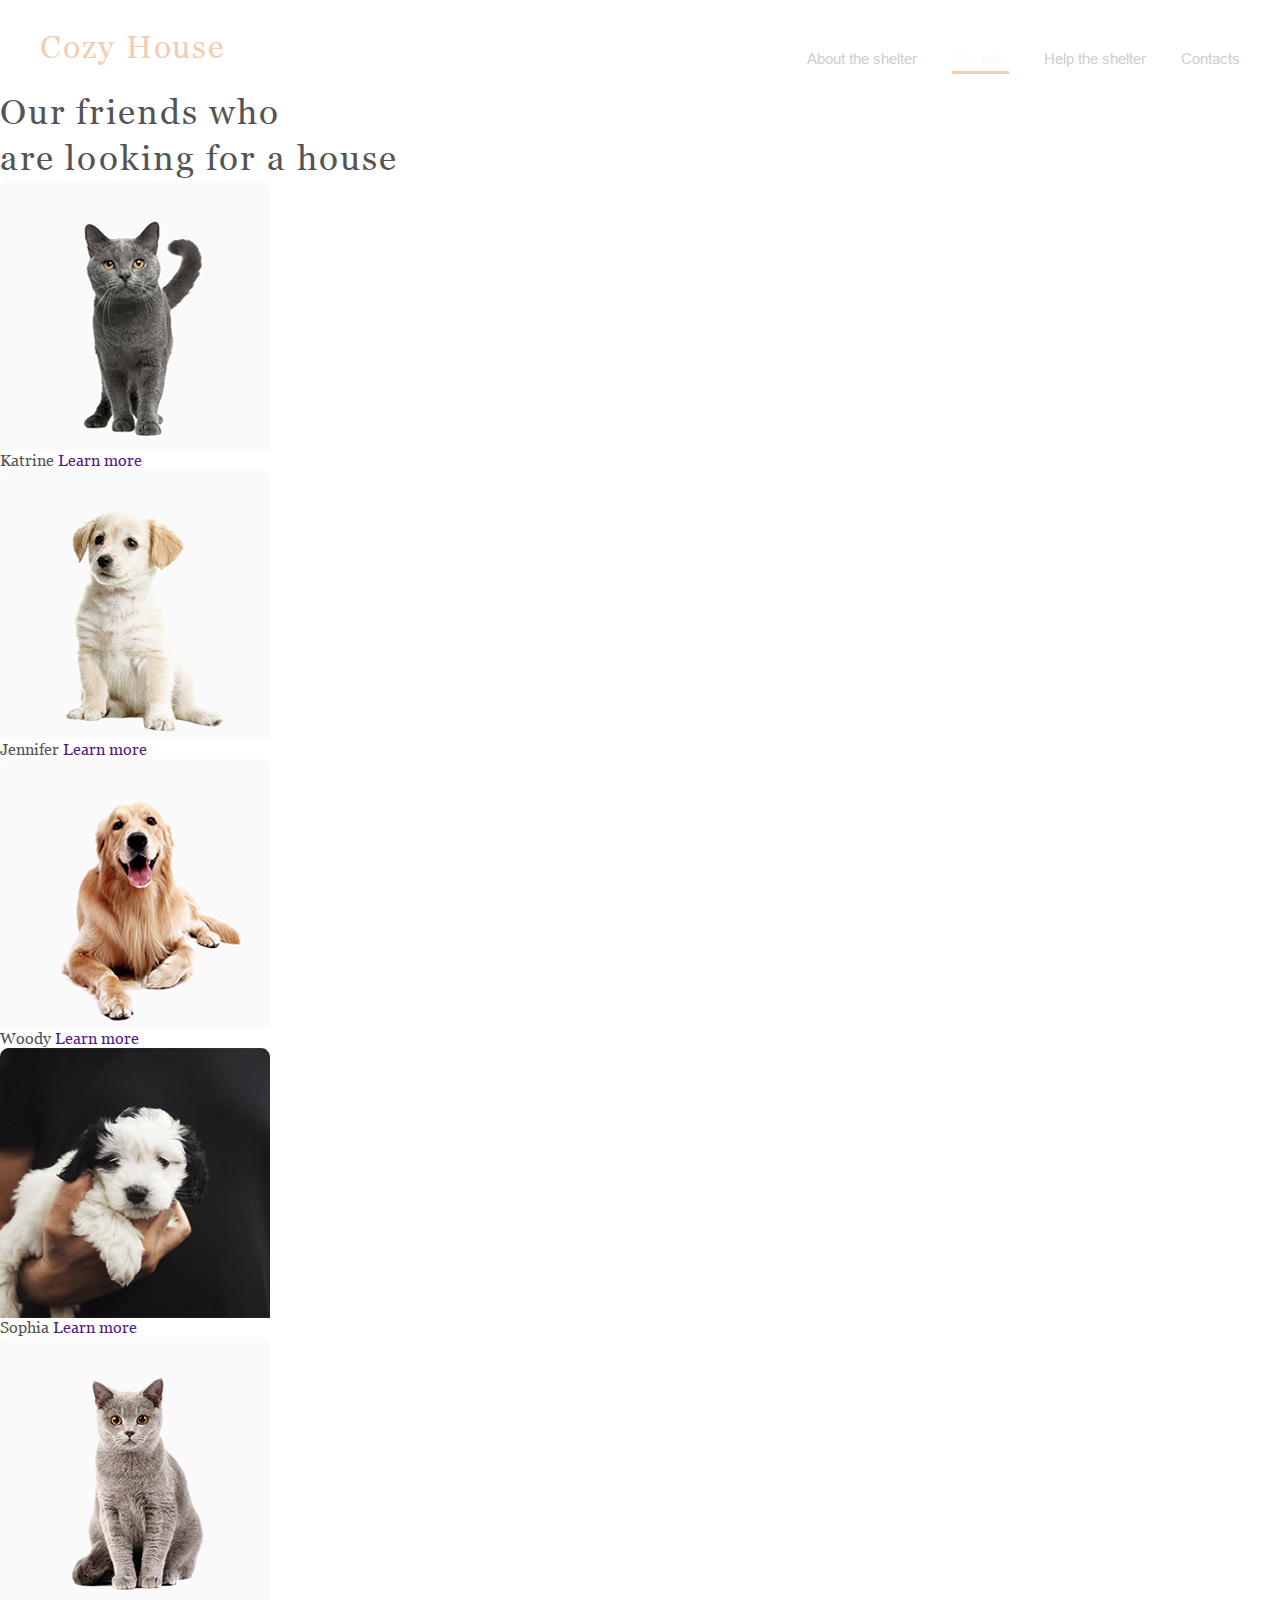
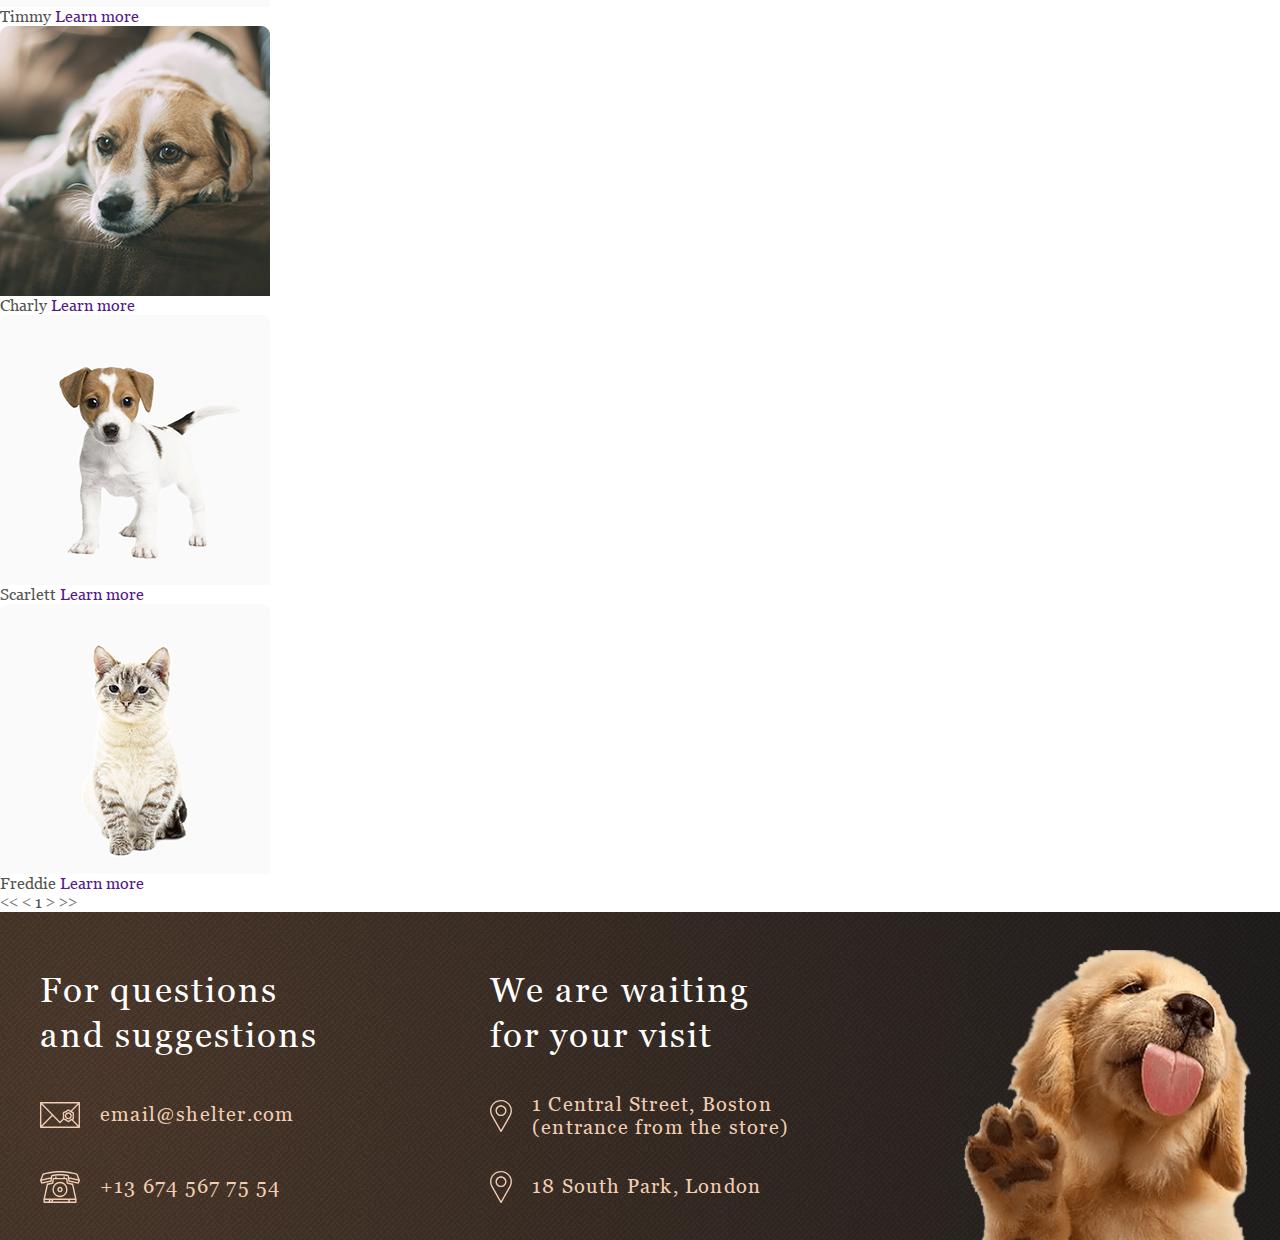
==== shelter/pets/pets.html @ cd61b737 "feat: change layout for pets.html" ====
<!DOCTYPE html>
<html lang="en">

<head>
	<meta charset="UTF-8">
	<meta http-equiv="X-UA-Compatible" content="IE=edge">
	<meta name="viewport" content="width=device-width, initial-scale=1.0">
	<link rel="icon" href="../assets/images/favicon.png">
	<link rel="stylesheet" href="../assets/scss/main/main.css">
	<title>Cozy House</title>
</head>

<body id="pets">
	<header class="header">
		<div class="header__container _container">
			<div class="logo">
				<a href="../main/index.html" class="logo__link">
					<h1 class="logo__title">Cozy House</h1>
					<span class="logo__subtitle">Shelter for pets in Boston</span>
				</a>
			</div>
			<nav class="nav">
				<ul class="nav__menu nav-menu">
					<li class="nav-menu__item">
						<a href="../main/index.html" class="paragraph-l nav-menu__link">About the shelter</a>
					</li>
					<li class="nav-menu__item">
						<a href="../pets/pets.html" class="paragraph-l nav-menu__link nav-menu__link_active">Our pets</a>
					</li>
					<li class="nav-menu__item">
						<a href="../main/index.html#help" class="paragraph-l nav-menu__link">Help the shelter</a>
					</li>
					<li class="nav-menu__item">
						<a href="#footer" class="paragraph-l nav-menu__link">Contacts</a>
					</li>
				</ul>
			</nav>
		</div>
	</header>
	<main class="main">
		<section class="catalog">
			<div class="catalog__container container">
				<h3 class="catalog__title">Our friends who<br>are looking for a house</h3>
				<div class="catalog__items">
					<div class="catalog__item">
						<div class="catalog__item-img">
							<img src="../assets/images/pets-katrine.png" alt="Katrine cat">
						</div>
						<span class="catalog__pet-name">Katrine</span>
						<a href="" class="catalog__btn-learn-more">Learn more</a>
					</div>
					<div class="catalog__item">
						<div class="catalog__item-img">
							<img src="../assets/images/pets-jennifer.png" alt="Jennifer dog">
						</div>
						<span class="catalog__pet-name">Jennifer</span>
						<a href="" class="catalog__btn-learn-more">Learn more</a>
					</div>
					<div class="catalog__item">
						<div class="catalog__item-img">
							<img src="../assets/images/pets-woody.png" alt="Woody dog">
						</div>
						<span class="catalog__pet-name">Woody</span>
						<a href="" class="catalog__btn-learn-more">Learn more</a>
					</div>
					<div class="catalog__item">
						<div class="catalog__item-img">
							<img src="../assets/images/pets-sophia.png" alt="Sophia dog">
						</div>
						<span class="catalog__pet-name">Sophia</span>
						<a href="" class="catalog__btn-learn-more">Learn more</a>
					</div>
					<div class="catalog__item">
						<div class="catalog__item-img">
							<img src="../assets/images/pets-timmy.png" alt="Timmy cat">
						</div>
						<span class="catalog__pet-name">Timmy</span>
						<a href="" class="catalog__btn-learn-more">Learn more</a>
					</div>
					<div class="catalog__item">
						<div class="catalog__item-img">
							<img src="../assets/images/pets-charly.png" alt="Charly dog">
						</div>
						<span class="catalog__pet-name">Charly</span>
						<a href="" class="catalog__btn-learn-more">Learn more</a>
					</div>
					<div class="catalog__item">
						<div class="catalog__item-img">
							<img src="../assets/images/pets-scarlet.png" alt="Scarlett dog">
						</div>
						<span class="catalog__pet-name">Scarlett</span>
						<a href="" class="catalog__btn-learn-more">Learn more</a>
					</div>
					<div class="catalog__item">
						<div class="catalog__item-img">
							<img src="../assets/images/pets-freddie.png" alt="Freddie cat">
						</div>
						<span class="catalog__pet-name">Freddie</span>
						<a href="" class="catalog__btn-learn-more">Learn more</a>
					</div>
				</div>
				<div class="catalog__buttons">
					<span class="catalog__button catalog__button_first catalog__button_disabled">&#706;&#706;</span>
					<span class="catalog__button catalog__button_prev catalog__button_disabled">&#706;</span>
					<span class="catalog__button catalog__button_page catalog__button_active-page">1</span>
					<span class="catalog__button catalog__button_next">&#707;</span>
					<span class="catalog__button catalog__button_last">&#707;&#707;</span>
				</div>
			</div>
		</section>
	</main>
	<footer class="footer" id="footer">
		<div class="footer-container _container">
			<div class="footer__contacts contacts">
				<h3 class="contacts__title">For questions and suggestions</h3>
				<div class="contacts__email">
					<a href="mailto:email@shelter.com" class="contacts__email-link">
						<img src="../assets/icons/icon-email.svg" alt="Email">
						<h4 class="contacts__email-name">email@shelter.com</h4>
					</a>
				</div>
				<div class="contacts__phone">
					<a href="tel:+136745677554" class="contacts__phone-link">
						<img src="../assets/icons/icon-phone.svg" alt="Phone">
						<h4 class="contacts__phone-number">+13 674 567 75 54</h4>
					</a>
				</div>
			</div>
			<div class="footer__location location">
				<h3 class="location__title">We are waiting for your visit</h3>
				<div class="location__item">
					<a href="https://www.google.com/maps/place/1+Central+St,+Boston,+MA+02109,+%D0%A1%D0%A8%D0%90/@42.3585519,-71.056915,17z/data=!3m1!4b1!4m5!3m4!1s0x89e370868bc2ce7b:0x82fa7db94f5fea9e!8m2!3d42.3585519!4d-71.0547263" class="location__item-link">
						<img src="../assets/icons/icon-marker.svg" alt="Marker">
						<h4 class="location__name">1 Central Street, Boston (entrance from the store)</h4>
					</a>
				</div>
				<div class="location__item">
					<a href="https://www.google.com/maps/place/South+Park+Court,+18+S+Park+Rd,+London+SW19+8TD,+%D0%92%D0%B5%D0%BB%D0%B8%D0%BA%D0%BE%D0%B1%D1%80%D0%B8%D1%82%D0%B0%D0%BD%D0%B8%D1%8F/@51.4202191,-0.2046367,17z/data=!3m1!4b1!4m6!3m5!1s0x487608baa7401b31:0x873a95ca58e122b2!8m2!3d51.4202192!4d-0.200152!16s%2Fg%2F11c1z48z8w" class="location__item-link">
						<img src="../assets/icons/icon-marker.svg" alt="Marker">
						<h4 class="location__name">18 South Park, London</h4>
					</a>
				</div>
			</div>
			<div class="footer__puppy-img">
				<img src="../assets/images/footer-puppy.png" alt="Puppy">
			</div>
		</div>
	</footer>
</body>

</html>
---- shelter/assets/scss/main/main.css ----
@font-face {
  font-family: Arial;
  src: url(../../fonts/Arial.woff2), url(../../fonts/Arial.woff);
  font-style: normal;
  font-weight: 400;
}
@font-face {
  font-family: Arial;
  src: url(../../fonts/Arial-Italic.woff2), url(../../fonts/Arial-Italic.woff);
  font-style: italic;
  font-weight: 400;
}
@font-face {
  font-family: Georgia;
  src: url(../../fonts/Georgia.woff2), url(../../fonts/Georgia.woff);
  font-style: normal;
  font-weight: 400;
}
@font-face {
  font-family: Georgia;
  src: url(../../fonts/Georgia-Bold.woff2), url(../../fonts/Georgia-Bold.woff);
  font-style: normal;
  font-weight: 700;
}
@font-face {
  font-family: Georgia;
  src: url(../../fonts/Georgia-Italic.woff2), url(../../fonts/Georgia-Italic.woff);
  font-style: italic;
  font-weight: 400;
}
*,
*::before,
*::after {
  margin: 0;
  border: 0;
  padding: 0;
  box-sizing: border-box;
}

html, body {
  height: 100%;
}

html {
  scroll-behavior: smooth;
}

ol,
ul,
li {
  list-style-type: none;
}

a {
  text-decoration: none;
}

img {
  vertical-align: top;
}

body {
  font-family: Georgia, serif;
  font-weight: 400;
  font-size: 1rem;
  letter-spacing: normal;
  line-height: normal;
  font-style: normal;
  background: #FFFFFF;
  color: #545454;
}

._container {
  margin: auto;
  overflow: hidden;
  max-width: 1200px;
  padding: 0 40px;
  box-sizing: content-box;
}

h2 {
  font-family: Georgia, serif;
  font-weight: 400;
  font-size: 2.75rem;
  letter-spacing: normal;
  line-height: 130%;
  font-style: normal;
}

h3 {
  font-family: Georgia, serif;
  font-weight: 400;
  font-size: 2.1875rem;
  letter-spacing: 2.1px;
  line-height: 130%;
  font-style: normal;
}

.h3-mobile {
  font-family: Georgia, serif;
  font-weight: 400;
  font-size: 1.5625rem;
  letter-spacing: 1.5px;
  line-height: 130%;
  font-style: normal;
}

h4 {
  font-family: Georgia, serif;
  font-weight: 400;
  font-size: 1.25rem;
  letter-spacing: 1.2px;
  line-height: 115%;
  font-style: normal;
}

h5 {
  font-family: Georgia, serif;
  font-weight: 400;
  font-size: 0.9375rem;
  letter-spacing: 0.9px;
  line-height: 110%;
  font-style: normal;
}

.h5-modal-window {
  font-family: Georgia, serif;
  font-weight: 700;
  font-size: 0.9375rem;
  letter-spacing: 0.9px;
  line-height: 110%;
  font-style: normal;
}

.paragraph-l {
  font-family: Arial, sans-serif;
  font-weight: 400;
  font-size: 0.9375rem;
  letter-spacing: normal;
  line-height: 160%;
  font-style: normal;
}

.paragraph-s {
  font-family: Arial, sans-serif;
  font-weight: 400;
  font-size: 0.75rem;
  letter-spacing: normal;
  line-height: 150%;
  font-style: italic;
}

.paragraph-mobile-menu {
  font-family: Arial, sans-serif;
  font-weight: 400;
  font-size: 2rem;
  letter-spacing: normal;
  line-height: 160%;
  font-style: normal;
}

.logo__title {
  font-family: Georgia, serif;
  font-weight: 400;
  font-size: 2rem;
  letter-spacing: 1.92px;
  line-height: 110%;
  font-style: normal;
}

.logo__subtitle {
  font-family: Arial, sans-serif;
  font-weight: 400;
  font-size: 0.8125rem;
  letter-spacing: 1.3px;
  line-height: normal;
  font-style: normal;
}

.header {
  position: relative;
}

.header_absolute {
  position: absolute;
  width: 100%;
  left: 0;
  top: 0;
  z-index: 20;
}

.header__container {
  display: flex;
  align-items: center;
  justify-content: space-between;
  padding-top: 30px;
}

.logo {
  display: flex;
  flex-direction: column;
}

.logo__link > *:first-child {
  margin: 0 0 10px 0;
}

.logo__title {
  color: #F1CDB3;
}

.logo__subtitle {
  display: block;
  text-align: center;
  color: #FFFFFF;
}

.nav-menu {
  display: flex;
}

.nav-menu > *:not(:last-child) {
  margin: 0 35px 0 0;
}

.nav-menu__link {
  display: block;
  color: #CDCDCD;
  transition: color 0.5s ease-in-out;
}

.nav-menu__link:not(.nav-menu__link_active):hover {
  color: #FAFAFA;
}

.nav-menu__link_active {
  color: #FAFAFA;
  border-bottom: 3px solid #F1CDB3;
}

.not-only {
  position: relative;
  background: url(../../../assets/images/background-noise.png), radial-gradient(100% 215.42% at 0% 0%, #5B483A 0%, #262425 100%);
}

.not-only__container {
  padding-top: 180px;
  display: flex;
}

.not-only__body {
  padding: 163px 0 243px 0;
  max-width: 460px;
}

.not-only__body > *:not(:last-child) {
  margin: 0 0 42px 0;
}

.not-only__title {
  color: #FFFFFF;
  max-width: 410px;
}

.not-only__subtitle {
  color: #CDCDCD;
}

.not-only__make-friend {
  display: flex;
  justify-content: flex-start;
}

.not-only__btn-make-friend {
  display: flex;
  align-items: center;
  justify-content: center;
  color: #292929;
  padding: 15px 45px;
  border-radius: 100px;
  font-family: Georgia, serif;
  font-weight: 400;
  font-size: 1.0625rem;
  letter-spacing: 1.02px;
  line-height: 130%;
  font-style: normal;
  cursor: pointer;
  background-color: #F1CDB3;
  transition: background 0.5s ease-in-out;
}

.not-only__btn-make-friend:hover {
  background: #FFFFFF;
}

.not-only__puppy-img {
  position: relative;
  right: -42px;
  bottom: -1px;
}

.about__container {
  padding-top: 80px;
  padding-bottom: 100px;
  display: flex;
}

.about__container > * {
  flex: 0 1 50%;
}

.about__image {
  display: flex;
  align-items: flex-start;
  justify-content: center;
  padding: 0 0 0 60px;
}

.about__body {
  padding: 14px 0 0 4px;
  max-width: 430px;
}

.about__body > *:not(:last-child) {
  margin: 0 0 25px 0;
}

.about__title {
  color: #545454;
  max-width: 370px;
}

.about__subtitle {
  color: #4C4C4C;
}

.pets {
  background: #F6F6F6;
}

.pets__container {
  padding-top: 80px;
  padding-bottom: 100px;
}

.pets__container > *:not(:last-child) {
  margin: 0 0 60px 0;
}

.pets .pets__title {
  text-align: center;
  max-width: 400px;
  margin-left: auto;
  margin-right: auto;
  transform: translateX(10px);
}

.pets-slider {
  display: flex;
  justify-content: space-around;
  align-items: center;
  padding: 0 43px 0 61px;
  position: relative;
}

.pest__slider-arrow-prev, .pest__slider-arrow-next {
  position: absolute;
}

.pest__slider-arrow-prev {
  left: 0;
}

.pest__slider-arrow-next {
  right: 0;
}

.pets-slider__item {
  background-color: #FAFAFA;
  display: flex;
  align-items: center;
  justify-content: center;
  flex-direction: column;
  min-height: 435px;
  transition: box-shadow 0.5s ease-in-out;
}

.pets-slider__item:hover {
  box-shadow: 0px 2px 35px 14px rgba(13, 13, 13, 0.04);
}

.pets-slider__item:hover .pet-slider__btn-learn-more {
  border-color: #FDDCC4;
  background: #FDDCC4;
}

.pets-slider__item > * {
  margin: 0 0 30px 0;
}

.pet-slider__pet-name {
  color: #545454;
  font-size: 1.25rem;
  letter-spacing: 1.2px;
}

.pet-slider__btn-learn-more {
  display: flex;
  align-items: center;
  justify-content: center;
  color: #292929;
  padding: 15px 45px;
  border-radius: 100px;
  font-family: Georgia, serif;
  font-weight: 400;
  font-size: 1.0625rem;
  letter-spacing: 1.02px;
  line-height: 130%;
  font-style: normal;
  cursor: pointer;
  border: 2px solid #F1CDB3;
  max-height: 52px;
  transition: all 0.5s ease-in-out;
}

.pets__rest {
  display: flex;
  align-items: center;
  justify-content: center;
  padding: 0 0 0 20px;
}

.pets__btn-rest {
  display: flex;
  align-items: center;
  justify-content: center;
  color: #292929;
  padding: 15px 45px;
  border-radius: 100px;
  font-family: Georgia, serif;
  font-weight: 400;
  font-size: 1.0625rem;
  letter-spacing: 1.02px;
  line-height: 130%;
  font-style: normal;
  cursor: pointer;
  background-color: #F1CDB3;
  transition: opacity 0.5s ease-in-out;
}

.pets__btn-rest:hover {
  opacity: 0.5;
}

.help__container {
  padding-top: 80px;
  padding-bottom: 100px;
  padding-top: 77px;
}

.help__title {
  text-align: center;
  margin: 0 0 60px 0;
  padding: 0 0 0 18px;
}

.help__body {
  display: flex;
  justify-content: center;
  flex-wrap: wrap;
  -moz-column-gap: 120px;
       column-gap: 120px;
  row-gap: 55px;
  padding: 0 0 0 18px;
}

.help__item {
  display: flex;
  align-items: center;
  justify-content: center;
  flex-direction: column;
}

.help-item__img {
  width: 60px;
  margin: 0 0 30px 0;
}

.help-item__title {
  text-align: center;
}

.donation {
  background-color: #F6F6F6;
}

.donation-container {
  padding-top: 80px;
  padding-bottom: 100px;
}

.donation__row {
  padding: 0 142px 0 143px;
  display: flex;
  align-items: center;
  justify-content: center;
}

.donation__body {
  display: flex;
  flex-direction: column;
  align-items: flex-start;
  padding: 0 0 0 30px;
}

.donation__body > *:not(:last-child) {
  margin: 0 0 20px 0;
}

.donation__title {
  color: #545454;
}

.bank-name {
  color: #545454;
}

.credit-card {
  display: flex;
  background-color: #F1CDB3;
  padding: 10px 15px;
  border-radius: 9px;
}

.credit-card__link-number {
  transition: opacity 0.5s ease-in-out;
}

.credit-card__link-number:hover {
  opacity: 0.5;
}

.credit-card__number {
  color: #545454;
  padding: 0 0 0 15px;
}

.donation__info {
  color: #B2B2B2;
}

.footer {
  position: relative;
  background: url(../../../assets/images/background-noise.png), radial-gradient(110.67% 538.64% at 5.73% 50%, #513D2F 0%, #1A1A1C 100%);
}

.footer-container {
  padding-top: 18px;
  display: flex;
  justify-content: space-between;
  align-items: center;
}

.footer__contacts,
.footer__location {
  max-width: 300px;
  display: flex;
  flex-direction: column;
  align-items: flex-start;
}

.contacts__title ~ *,
.location__title ~ * {
  color: #F1CDB3;
}

.contacts > *:not(:last-child) {
  margin: 0 0 40px 0;
}

.contacts__title,
.location__title {
  color: #FFFFFF;
}

.contacts__email-link,
.contacts__phone-link,
.location__item-link {
  display: flex;
  justify-content: flex-start;
  align-items: center;
  color: #F1CDB3;
  transition: opacity 0.5s ease-in-out;
}

.contacts__email-link:hover,
.contacts__phone-link:hover,
.location__item-link:hover {
  opacity: 0.5;
}

.contacts__email-name,
.contacts__phone-number,
.location__name {
  padding: 0 0 0 20px;
}

.location__title {
  margin: 0 0 34px 0;
}

.location__item:not(:last-child) {
  margin: 0 0 32px 0;
}

.footer__puppy-img {
  position: relative;
  right: -20px;
  bottom: -20px;
}/*# sourceMappingURL=main.css.map */
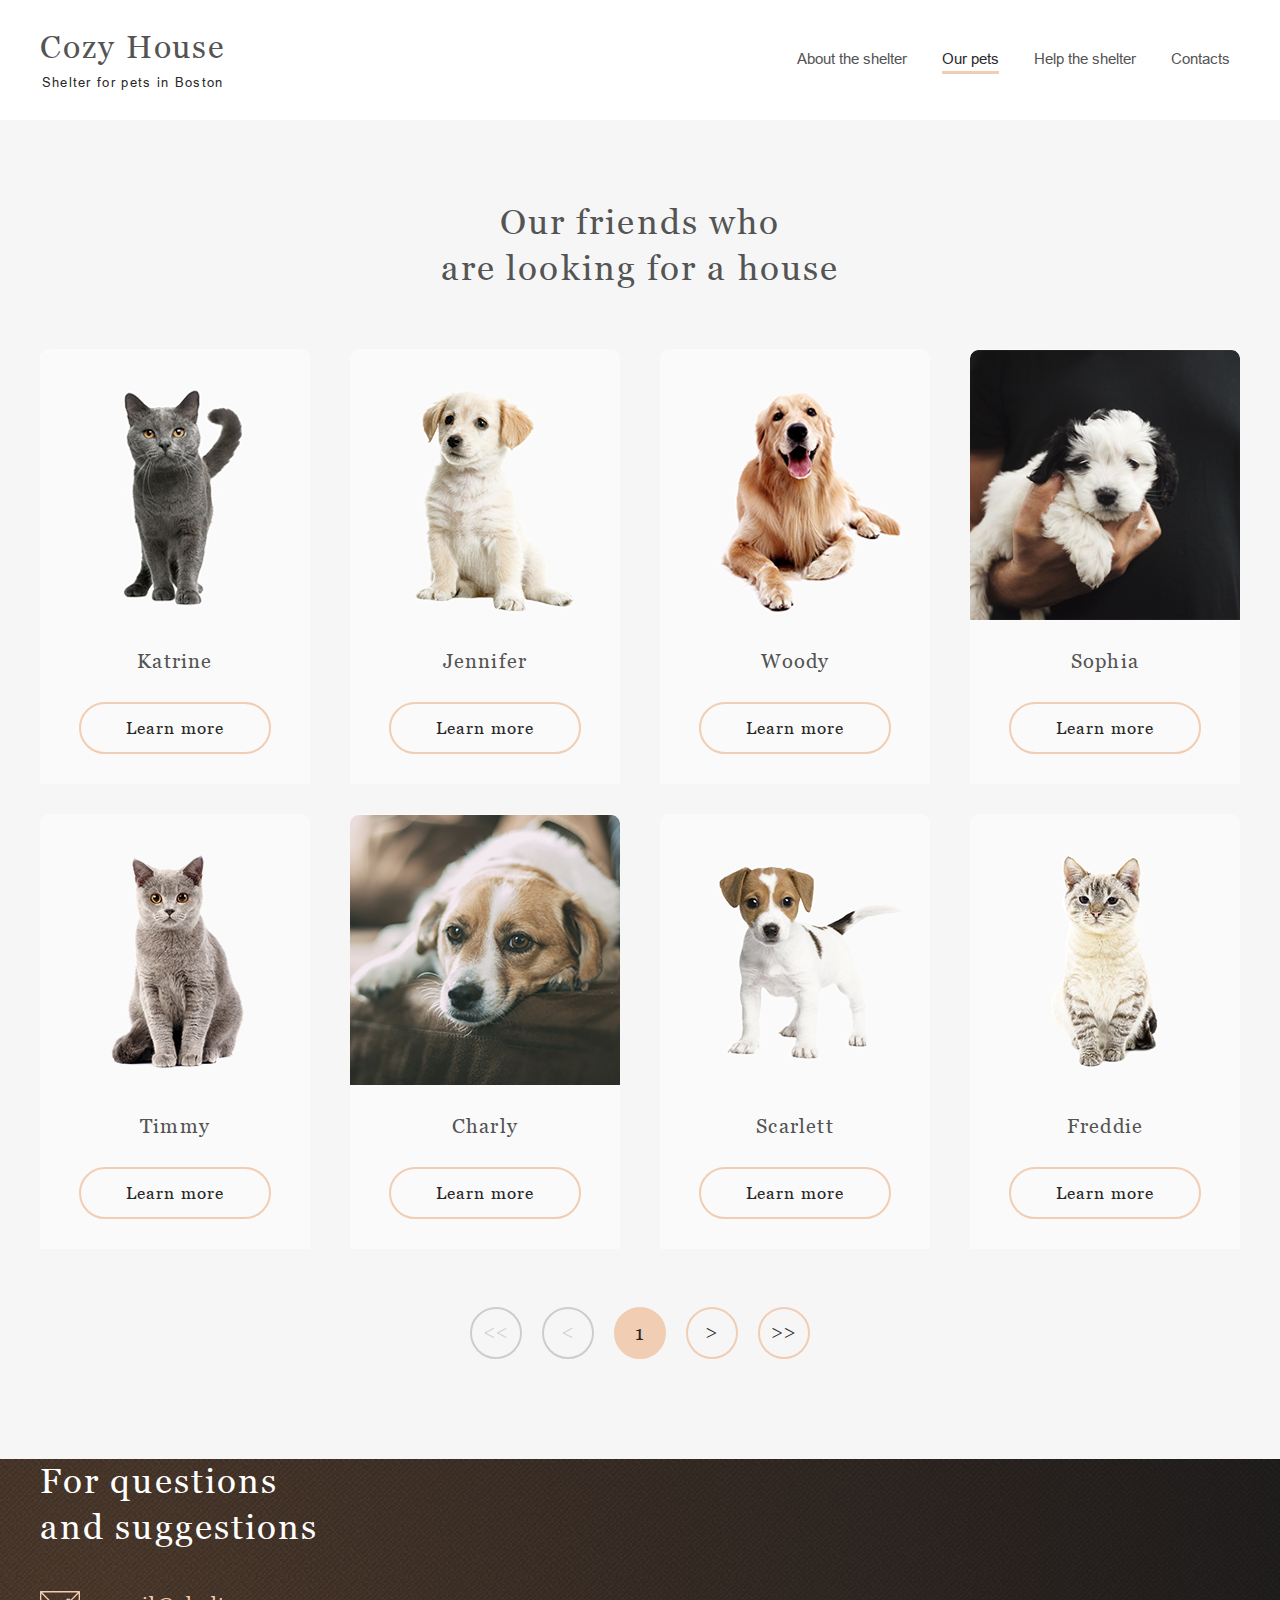
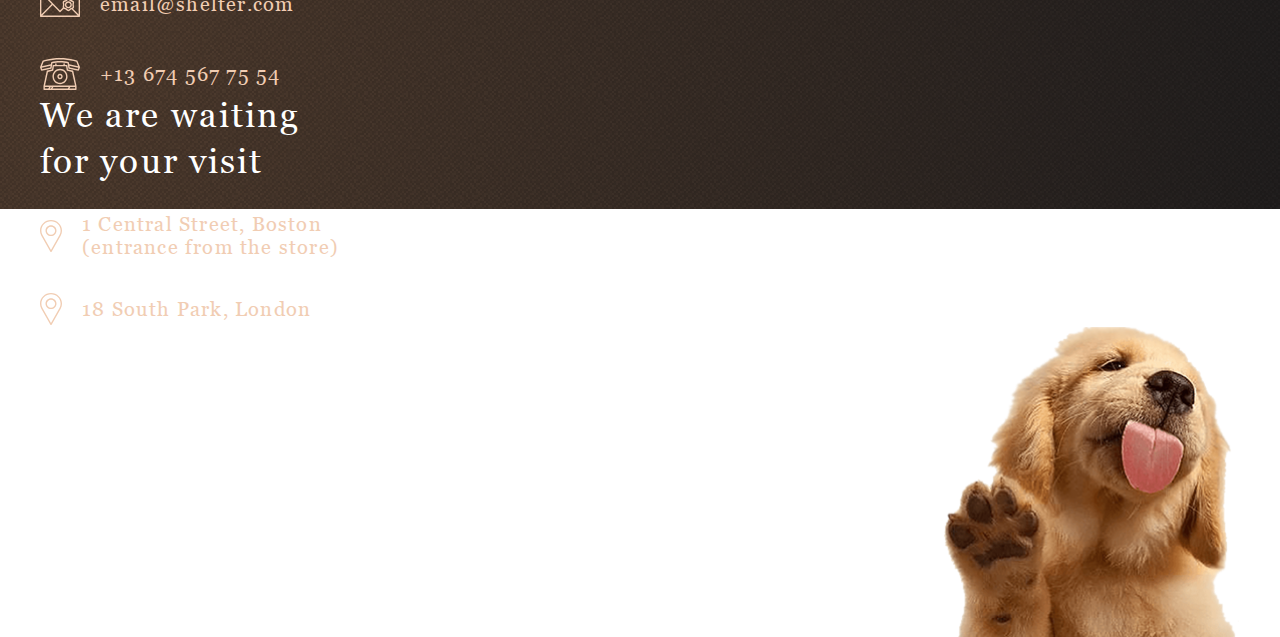
==== commit 8433268d: "feat: add burger menu on pets page" ====
--- a/shelter/pets/pets.html
+++ b/shelter/pets/pets.html
@@ -34,12 +34,15 @@
 						<a href="#footer" class="paragraph-l nav-menu__link">Contacts</a>
 					</li>
 				</ul>
+				<ul class="nav__burger-menu nav-burger-menu">
+					<span class="nav-burger-menu__line"></span>
+				</ul>
 			</nav>
 		</div>
 	</header>
 	<main class="main">
 		<section class="catalog">
-			<div class="catalog__container container">
+			<div class="catalog__container _container">
 				<h3 class="catalog__title">Our friends who<br>are looking for a house</h3>
 				<div class="catalog__items">
 					<div class="catalog__item">
@@ -110,8 +113,8 @@
 		</section>
 	</main>
 	<footer class="footer" id="footer">
-		<div class="footer-container _container">
-			<div class="footer__contacts contacts">
+		<div class="footer__container _container">
+			<div class="footer__column footer__contacts contacts">
 				<h3 class="contacts__title">For questions and suggestions</h3>
 				<div class="contacts__email">
 					<a href="mailto:email@shelter.com" class="contacts__email-link">
@@ -126,22 +129,24 @@
 					</a>
 				</div>
 			</div>
-			<div class="footer__location location">
+			<div class="footer__column footer__location location">
 				<h3 class="location__title">We are waiting for your visit</h3>
 				<div class="location__item">
-					<a href="https://www.google.com/maps/place/1+Central+St,+Boston,+MA+02109,+%D0%A1%D0%A8%D0%90/@42.3585519,-71.056915,17z/data=!3m1!4b1!4m5!3m4!1s0x89e370868bc2ce7b:0x82fa7db94f5fea9e!8m2!3d42.3585519!4d-71.0547263" class="location__item-link">
+					<a href="https://www.google.com/maps/place/1+Central+St,+Boston,+MA+02109,+%D0%A1%D0%A8%D0%90/@42.3585519,-71.056915,17z/data=!3m1!4b1!4m5!3m4!1s0x89e370868bc2ce7b:0x82fa7db94f5fea9e!8m2!3d42.3585519!4d-71.0547263"
+						class="location__item-link">
 						<img src="../assets/icons/icon-marker.svg" alt="Marker">
 						<h4 class="location__name">1 Central Street, Boston (entrance from the store)</h4>
 					</a>
 				</div>
 				<div class="location__item">
-					<a href="https://www.google.com/maps/place/South+Park+Court,+18+S+Park+Rd,+London+SW19+8TD,+%D0%92%D0%B5%D0%BB%D0%B8%D0%BA%D0%BE%D0%B1%D1%80%D0%B8%D1%82%D0%B0%D0%BD%D0%B8%D1%8F/@51.4202191,-0.2046367,17z/data=!3m1!4b1!4m6!3m5!1s0x487608baa7401b31:0x873a95ca58e122b2!8m2!3d51.4202192!4d-0.200152!16s%2Fg%2F11c1z48z8w" class="location__item-link">
+					<a href="https://www.google.com/maps/place/South+Park+Court,+18+S+Park+Rd,+London+SW19+8TD,+%D0%92%D0%B5%D0%BB%D0%B8%D0%BA%D0%BE%D0%B1%D1%80%D0%B8%D1%82%D0%B0%D0%BD%D0%B8%D1%8F/@51.4202191,-0.2046367,17z/data=!3m1!4b1!4m6!3m5!1s0x487608baa7401b31:0x873a95ca58e122b2!8m2!3d51.4202192!4d-0.200152!16s%2Fg%2F11c1z48z8w"
+						class="location__item-link">
 						<img src="../assets/icons/icon-marker.svg" alt="Marker">
 						<h4 class="location__name">18 South Park, London</h4>
 					</a>
 				</div>
 			</div>
-			<div class="footer__puppy-img">
+			<div class="footer__column footer__puppy-img">
 				<img src="../assets/images/footer-puppy.png" alt="Puppy">
 			</div>
 		</div>
--- a/shelter/assets/scss/main/main.css
+++ b/shelter/assets/scss/main/main.css
@@ -68,6 +68,7 @@
   font-style: normal;
   background: #FFFFFF;
   color: #545454;
+  overflow: overlay;
 }
 
 ._container {
@@ -105,7 +106,7 @@
   font-style: normal;
 }
 
-h4 {
+h4, .catalog__button, .pets-slider__button {
   font-family: Georgia, serif;
   font-weight: 400;
   font-size: 1.25rem;
@@ -215,6 +216,11 @@
   color: #FFFFFF;
 }
 
+.nav {
+  max-width: 443px;
+  width: 100%;
+}
+
 .nav-menu {
   display: flex;
 }
@@ -290,7 +296,7 @@
 }
 
 .not-only__btn-make-friend:hover {
-  background: #FFFFFF;
+  background: #FDDCC4;
 }
 
 .not-only__puppy-img {
@@ -314,6 +320,7 @@
   align-items: flex-start;
   justify-content: center;
   padding: 0 0 0 60px;
+  flex-basis: 49.25%;
 }
 
 .about__body {
@@ -349,40 +356,54 @@
 
 .pets .pets__title {
   text-align: center;
-  max-width: 400px;
-  margin-left: auto;
-  margin-right: auto;
-  transform: translateX(10px);
 }
 
 .pets-slider {
   display: flex;
-  justify-content: space-around;
-  align-items: center;
-  padding: 0 43px 0 61px;
+  justify-content: space-between;
+  align-items: center;
+  padding: 0 105px;
   position: relative;
 }
 
-.pest__slider-arrow-prev, .pest__slider-arrow-next {
+.pets-slider__button {
   position: absolute;
-}
-
-.pest__slider-arrow-prev {
+  width: 52px;
+  height: 52px;
+  display: flex;
+  align-items: center;
+  justify-content: center;
+  border-radius: 50%;
+  border: 2px solid #F1CDB3;
+  color: #292929;
+  cursor: pointer;
+  transition: all 0.5s ease-in-out;
+}
+
+.pets-slider__button:hover {
+  background: #FDDCC4;
+  border-color: #FDDCC4;
+}
+
+.pets-slider__button_prev {
   left: 0;
 }
 
-.pest__slider-arrow-next {
+.pets-slider__button_next {
   right: 0;
 }
 
 .pets-slider__item {
+  display: flex;
+  align-items: center;
+  justify-content: center;
   background-color: #FAFAFA;
-  display: flex;
-  align-items: center;
-  justify-content: center;
   flex-direction: column;
   min-height: 435px;
   transition: box-shadow 0.5s ease-in-out;
+  border-radius: 9px 9px 0 0;
+  overflow: hidden;
+  cursor: pointer;
 }
 
 .pets-slider__item:hover {
@@ -427,7 +448,6 @@
   display: flex;
   align-items: center;
   justify-content: center;
-  padding: 0 0 0 20px;
 }
 
 .pets__btn-rest {
@@ -461,7 +481,6 @@
 .help__title {
   text-align: center;
   margin: 0 0 60px 0;
-  padding: 0 0 0 18px;
 }
 
 .help__body {
@@ -471,7 +490,6 @@
   -moz-column-gap: 120px;
        column-gap: 120px;
   row-gap: 55px;
-  padding: 0 0 0 18px;
 }
 
 .help__item {
@@ -552,18 +570,21 @@
 .footer {
   position: relative;
   background: url(../../../assets/images/background-noise.png), radial-gradient(110.67% 538.64% at 5.73% 50%, #513D2F 0%, #1A1A1C 100%);
+  min-height: 350px;
+  height: 1px;
 }
 
 .footer-container {
-  padding-top: 18px;
   display: flex;
   justify-content: space-between;
   align-items: center;
+  height: 100%;
 }
 
 .footer__contacts,
 .footer__location {
   max-width: 300px;
+  min-height: 234px;
   display: flex;
   flex-direction: column;
   align-items: flex-start;
@@ -575,7 +596,7 @@
 }
 
 .contacts > *:not(:last-child) {
-  margin: 0 0 40px 0;
+  margin: 0 0 38px 0;
 }
 
 .contacts__title,
@@ -606,15 +627,147 @@
 }
 
 .location__title {
+  margin: 0 0 29px 0;
+}
+
+.location__item:not(:last-child) {
   margin: 0 0 34px 0;
 }
 
-.location__item:not(:last-child) {
-  margin: 0 0 32px 0;
-}
-
 .footer__puppy-img {
-  position: relative;
-  right: -20px;
-  bottom: -20px;
+  align-self: flex-end;
+  display: flex;
+  justify-content: flex-end;
+  flex-basis: 27%;
+}
+
+body#pets .header__container {
+  padding-bottom: 30px;
+}
+body#pets .logo__title {
+  color: #545454;
+}
+body#pets .logo__subtitle {
+  color: #292929;
+}
+body#pets .nav-menu__link {
+  color: #545454;
+}
+body#pets .nav-menu__link:not(.nav-menu__link_active):hover {
+  color: #292929;
+}
+body#pets .nav-menu__link_active {
+  color: #292929;
+  border-bottom: 3px solid #F1CDB3;
+}
+
+.catalog {
+  padding-top: 80px;
+  padding-bottom: 100px;
+  background: #F6F6F6;
+}
+
+.catalog__container > *:not(:last-child) {
+  margin: 0 0 58px 0;
+}
+
+.catalog__title {
+  text-align: center;
+  margin: 0 0 58px 0;
+}
+
+.catalog__items {
+  display: grid;
+  grid-template-columns: repeat(4, fit-content(270px));
+  justify-content: center;
+  grid-gap: 30px 40px;
+}
+
+.catalog__item {
+  display: flex;
+  align-items: center;
+  justify-content: center;
+  background-color: #FAFAFA;
+  flex-direction: column;
+  min-height: 435px;
+  transition: box-shadow 0.5s ease-in-out;
+  border-radius: 9px 9px 0 0;
+  overflow: hidden;
+  cursor: pointer;
+}
+
+.catalog__item:hover {
+  box-shadow: 0px 2px 35px 14px rgba(13, 13, 13, 0.04);
+}
+
+.catalog__item:hover .catalog__btn-learn-more {
+  border-color: #FDDCC4;
+  background: #FDDCC4;
+}
+
+.catalog__item > * {
+  margin: 0 0 30px 0;
+}
+
+.catalog__pet-name {
+  color: #545454;
+  font-size: 1.25rem;
+  letter-spacing: 1.2px;
+}
+
+.catalog__btn-learn-more {
+  display: flex;
+  align-items: center;
+  justify-content: center;
+  color: #292929;
+  padding: 15px 45px;
+  border-radius: 100px;
+  font-family: Georgia, serif;
+  font-weight: 400;
+  font-size: 1.0625rem;
+  letter-spacing: 1.02px;
+  line-height: 130%;
+  font-style: normal;
+  cursor: pointer;
+  border: 2px solid #F1CDB3;
+  max-height: 52px;
+  transition: all 0.5s ease-in-out;
+}
+
+.catalog__buttons {
+  display: flex;
+  align-items: center;
+  justify-content: center;
+}
+
+.catalog__buttons > *:not(:last-child) {
+  margin: 0 20px 0 0;
+}
+
+.catalog__button {
+  width: 52px;
+  height: 52px;
+  display: flex;
+  align-items: center;
+  justify-content: center;
+  border-radius: 50%;
+  border: 2px solid #F1CDB3;
+  color: #292929;
+  cursor: pointer;
+  transition: all 0.5s ease-in-out;
+}
+
+.catalog__button_disabled {
+  color: #CDCDCD;
+  border-color: #CDCDCD;
+  cursor: auto;
+}
+
+.catalog__button_active-page {
+  background: #F1CDB3;
+}
+
+.catalog__button:not(.catalog__button_disabled):not(.catalog__button_active-page):hover {
+  background: #FDDCC4;
+  border-color: #FDDCC4;
 }/*# sourceMappingURL=main.css.map */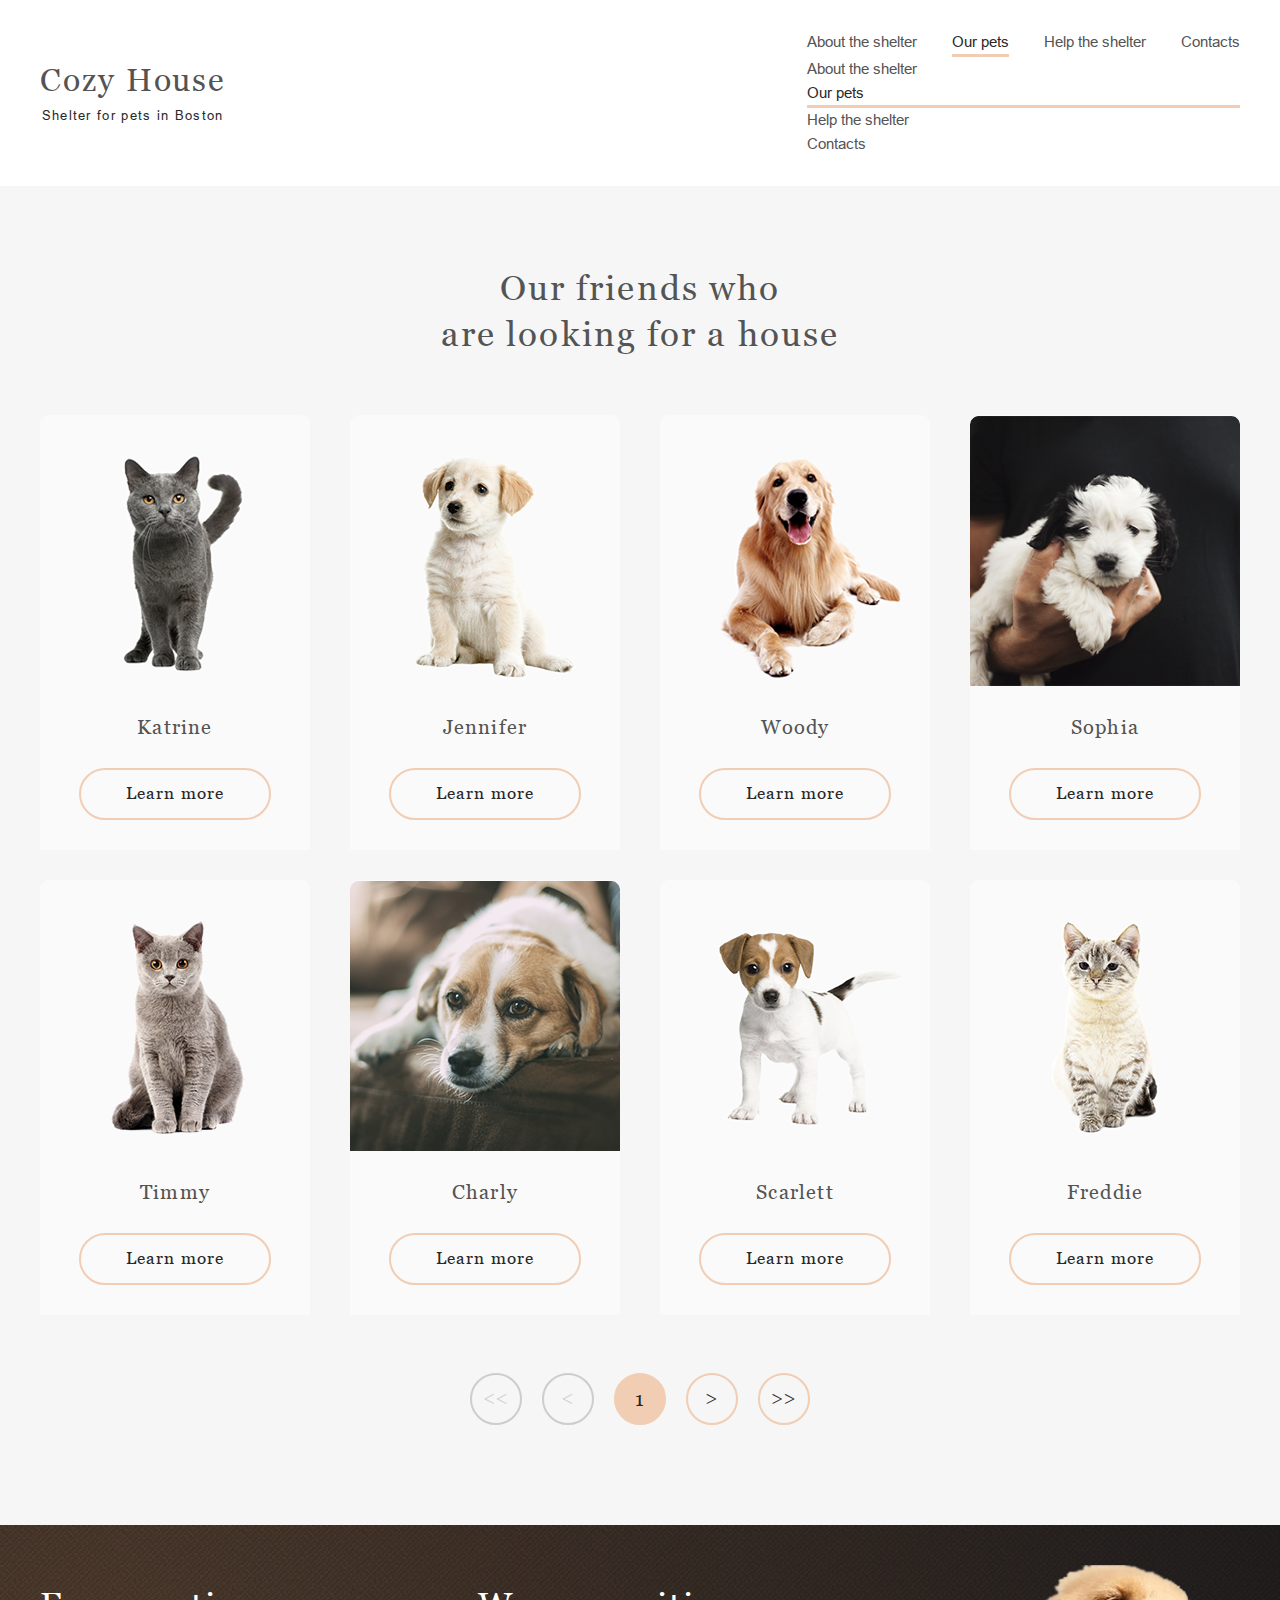
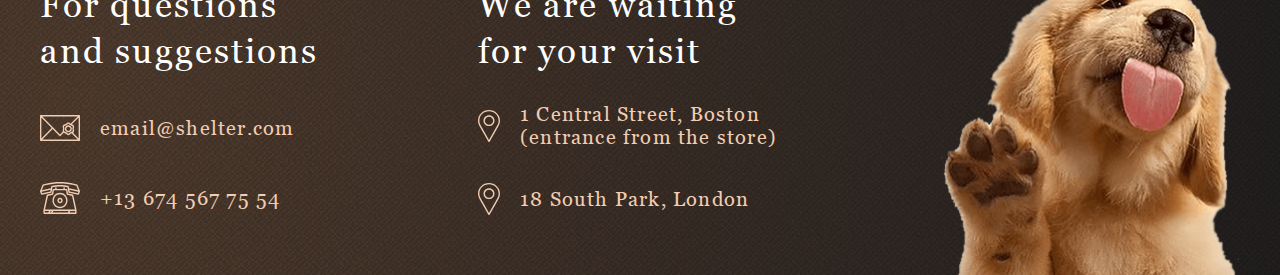
==== commit 73dbd2f0: "feat: add new markup for burger menu" ====
--- a/shelter/pets/pets.html
+++ b/shelter/pets/pets.html
@@ -34,9 +34,25 @@
 						<a href="#footer" class="paragraph-l nav-menu__link">Contacts</a>
 					</li>
 				</ul>
-				<ul class="nav__burger-menu nav-burger-menu">
-					<span class="nav-burger-menu__line"></span>
-				</ul>
+				<div class="nav-menu__burger-icon burger-icon">
+					<span class="burger-icon__line"></span>
+				</div>
+				<div class="nav__burger-menu burger-menu">
+					<ul class="burger-menu__body">
+						<li class="nav-menu__item">
+							<a href="../main/index.html" class="paragraph-l nav-menu__link">About the shelter</a>
+						</li>
+						<li class="nav-menu__item">
+							<a href="../pets/pets.html" class="paragraph-l nav-menu__link nav-menu__link_active">Our pets</a>
+						</li>
+						<li class="nav-menu__item">
+							<a href="../main/index.html#help" class="paragraph-l nav-menu__link">Help the shelter</a>
+						</li>
+						<li class="nav-menu__item">
+							<a href="#footer" class="paragraph-l nav-menu__link">Contacts</a>
+						</li>
+					</ul>
+				</div>
 			</nav>
 		</div>
 	</header>
@@ -151,6 +167,7 @@
 			</div>
 		</div>
 	</footer>
+	<script src="../assets/scripts/burger-menu.js"></script>
 </body>
 
 </html>--- a/shelter/assets/scss/main/main.css
+++ b/shelter/assets/scss/main/main.css
@@ -43,6 +43,7 @@
 
 html {
   scroll-behavior: smooth;
+  font-size: 16px;
 }
 
 ol,
@@ -79,6 +80,16 @@
   box-sizing: content-box;
 }
 
+@media (max-width: 768px) {
+  ._container {
+    padding: 0 30px;
+  }
+}
+@media (max-width: 526px) {
+  ._container {
+    padding: 0 10px;
+  }
+}
 h2 {
   font-family: Georgia, serif;
   font-weight: 400;
@@ -93,15 +104,6 @@
   font-weight: 400;
   font-size: 2.1875rem;
   letter-spacing: 2.1px;
-  line-height: 130%;
-  font-style: normal;
-}
-
-.h3-mobile {
-  font-family: Georgia, serif;
-  font-weight: 400;
-  font-size: 1.5625rem;
-  letter-spacing: 1.5px;
   line-height: 130%;
   font-style: normal;
 }
@@ -178,6 +180,33 @@
   font-style: normal;
 }
 
+@media (max-width: 526px) {
+  h2, h3 {
+    font-family: Georgia, serif;
+    font-weight: 400;
+    font-size: 1.5625rem;
+    letter-spacing: 1.5px;
+    line-height: 130%;
+    font-style: normal;
+    text-align: center;
+  }
+  body > *:not(.footer) h4, body > *:not(.footer) .catalog__button, body > *:not(.footer) .pets-slider__button {
+    font-family: Georgia, serif;
+    font-weight: 400;
+    font-size: 0.9375rem;
+    letter-spacing: 0.9px;
+    line-height: 110%;
+    font-style: normal;
+  }
+  h5 {
+    font-family: Georgia, serif;
+    font-weight: 400;
+    font-size: 0.9375rem;
+    letter-spacing: normal;
+    line-height: normal;
+    font-style: normal;
+  }
+}
 .header {
   position: relative;
 }
@@ -218,7 +247,6 @@
 
 .nav {
   max-width: 443px;
-  width: 100%;
 }
 
 .nav-menu {
@@ -244,6 +272,53 @@
   border-bottom: 3px solid #F1CDB3;
 }
 
+.nav-burger-menu {
+  width: 30px;
+  height: 22px;
+  position: relative;
+  display: none;
+}
+
+.nav-burger-menu__line {
+  display: block;
+  width: 100%;
+  height: 2px;
+  background-color: #F1CDB3;
+  position: relative;
+  top: 50%;
+  transform: translateY(-50%);
+}
+
+.nav-burger-menu::before,
+.nav-burger-menu::after {
+  content: "";
+  position: absolute;
+  width: 100%;
+  height: 2px;
+  background-color: #F1CDB3;
+}
+
+.nav-burger-menu::before {
+  top: 0;
+}
+
+.nav-burger-menu::after {
+  bottom: 0;
+}
+
+@media (max-width: 767.9px) {
+  .nav-menu {
+    display: none;
+  }
+  .nav-burger-menu {
+    display: block;
+  }
+}
+@media (max-width: 526px) {
+  .header__container {
+    padding: 30px 20px 0;
+  }
+}
 .not-only {
   position: relative;
   background: url(../../../assets/images/background-noise.png), radial-gradient(100% 215.42% at 0% 0%, #5B483A 0%, #262425 100%);
@@ -302,9 +377,54 @@
 .not-only__puppy-img {
   position: relative;
   right: -42px;
-  bottom: -1px;
-}
-
+}
+
+.not-only__puppy-img img {
+  height: 100%;
+}
+
+@media (max-width: 1030px) {
+  .not-only__container {
+    padding-top: 150px;
+    flex-direction: column;
+  }
+  .not-only__body {
+    margin: auto;
+    padding: 0 0 100px 0;
+  }
+  .not-only__make-friend {
+    justify-content: center;
+  }
+  .not-only__puppy-img {
+    right: 0;
+    bottom: 0;
+    width: 80%;
+    margin-left: auto;
+  }
+  .not-only__puppy-img img {
+    width: 100%;
+  }
+}
+@media (max-width: 526px) {
+  .not-only__body {
+    padding: 0 0 105px 0;
+  }
+  .not-only__body > *:not(:last-child) {
+    margin-bottom: 42px;
+  }
+  .not-only .not-only__title {
+    margin-left: auto;
+    margin-right: auto;
+  }
+  .not-only .not-only__subtitle {
+    text-align: center;
+  }
+  .not-only__puppy-img {
+    right: auto;
+    margin-left: none;
+    width: 87%;
+  }
+}
 .about__container {
   padding-top: 80px;
   padding-bottom: 100px;
@@ -312,7 +432,7 @@
 }
 
 .about__container > * {
-  flex: 0 1 50%;
+  flex: 0 1 auto;
 }
 
 .about__image {
@@ -321,6 +441,10 @@
   justify-content: center;
   padding: 0 0 0 60px;
   flex-basis: 49.25%;
+}
+
+.about__image img {
+  max-width: 100%;
 }
 
 .about__body {
@@ -341,6 +465,56 @@
   color: #4C4C4C;
 }
 
+@media (max-width: 1030px) {
+  .about__container {
+    align-items: center;
+  }
+  .about__body {
+    margin: 0 0 0 40px;
+  }
+  .about__image {
+    padding: 0;
+  }
+}
+@media (max-width: 768px) {
+  .about__container {
+    flex-direction: column;
+  }
+  .about__body {
+    order: 0;
+    margin: auto;
+    padding: 0;
+  }
+  .about__image {
+    order: 1;
+    padding: 80px 0 0 0;
+  }
+}
+@media (max-width: 526px) {
+  .about__container {
+    padding-top: 42px;
+    padding-bottom: 42px;
+    padding-left: 25px;
+    padding-right: 25px;
+  }
+  .about__body > *:not(:last-child) {
+    margin: 0 0 23px 0;
+  }
+  .about .about__title {
+    padding: 0;
+    margin-left: auto;
+    margin-right: auto;
+  }
+  .about__subtitle {
+    text-align: justify;
+  }
+  .about__image {
+    padding: 42px 0 0 0;
+  }
+  .about__image img {
+    max-width: 96%;
+  }
+}
 .pets {
   background: #F6F6F6;
 }
@@ -359,11 +533,14 @@
 }
 
 .pets-slider {
-  display: flex;
-  justify-content: space-between;
-  align-items: center;
   padding: 0 105px;
   position: relative;
+}
+
+.pets-slider__body {
+  display: flex;
+  justify-content: space-between;
+  align-items: center;
 }
 
 .pets-slider__button {
@@ -378,6 +555,8 @@
   color: #292929;
   cursor: pointer;
   transition: all 0.5s ease-in-out;
+  top: 50%;
+  transform: translateY(-50%);
 }
 
 .pets-slider__button:hover {
@@ -472,6 +651,61 @@
   opacity: 0.5;
 }
 
+@media (max-width: 1180px) {
+  .pets-slider__body {
+    justify-content: space-evenly;
+  }
+  .pets-slider__item:last-of-type {
+    display: none;
+  }
+}
+@media (max-width: 970px) {
+  .pets-slider {
+    padding: 0;
+  }
+  .pets-slider__body {
+    justify-content: center;
+    -moz-column-gap: 40px;
+         column-gap: 40px;
+  }
+}
+@media (max-width: 767.9px) {
+  .pets-slider__body {
+    margin-bottom: 20px;
+  }
+  .pets-slider__buttons {
+    display: flex;
+    align-items: center;
+    justify-content: center;
+    justify-content: space-evenly;
+  }
+  .pets-slider__button {
+    position: static;
+    transform: initial;
+  }
+}
+@media (max-width: 627px) {
+  .pets-slider__item:not(:nth-of-type(1)) {
+    display: none;
+  }
+}
+@media (max-width: 526px) {
+  .pets__container {
+    padding-top: 42px;
+    padding-bottom: 42px;
+  }
+  .pets__container > *:not(:last-child) {
+    margin: 0 0 41px 0;
+  }
+  .pets .pets__title {
+    padding: 0;
+    margin-left: auto;
+    margin-right: auto;
+  }
+  .pets-slider__button_prev {
+    margin-right: 20px;
+  }
+}
 .help__container {
   padding-top: 80px;
   padding-bottom: 100px;
@@ -508,11 +742,54 @@
   text-align: center;
 }
 
+@media (max-width: 890px) {
+  .help__container {
+    padding-top: 80px;
+  }
+  .help__body {
+    -moz-column-gap: 60px;
+         column-gap: 60px;
+  }
+  .help__item {
+    flex-basis: 24%;
+  }
+}
+@media (max-width: 767.9px) {
+  .help__body {
+    justify-content: flex-start;
+    -moz-column-gap: 0;
+         column-gap: 0;
+  }
+  .help__item {
+    flex-basis: 50%;
+  }
+}
+@media (max-width: 526px) {
+  .help__container {
+    padding-top: 42px;
+    padding-bottom: 42px;
+  }
+  .help__title {
+    margin: 0 0 44px 0;
+  }
+  .help__body {
+    -moz-column-gap: 20px;
+         column-gap: 20px;
+    row-gap: 30px;
+  }
+  .help__item {
+    flex-basis: calc(50% - 10px);
+  }
+  .help-item__img {
+    width: 50px;
+    margin: 0 0 20px 0;
+  }
+}
 .donation {
   background-color: #F6F6F6;
 }
 
-.donation-container {
+.donation__container {
   padding-top: 80px;
   padding-bottom: 100px;
 }
@@ -522,6 +799,18 @@
   display: flex;
   align-items: center;
   justify-content: center;
+}
+
+.donation__row > * {
+  flex: 0 1 50%;
+}
+
+.donation__image {
+  flex-basis: 62%;
+}
+
+.donation__image img {
+  max-width: 100%;
 }
 
 .donation__body {
@@ -532,7 +821,7 @@
 }
 
 .donation__body > *:not(:last-child) {
-  margin: 0 0 20px 0;
+  margin: 0 0 19px 0;
 }
 
 .donation__title {
@@ -567,6 +856,70 @@
   color: #B2B2B2;
 }
 
+@media (max-width: 1214px) {
+  .donation__row {
+    padding: 0 82px 0 83px;
+  }
+}
+@media (max-width: 1100px) {
+  .donation__row {
+    padding: 0 42px 0 43px;
+  }
+  .donation__body {
+    flex-basis: calc((100vw - 80px) / 2);
+  }
+}
+@media (max-width: 970px) {
+  .donation__row {
+    padding: 0;
+  }
+  .donation__body {
+    flex-basis: calc((100vw - 80px) / 1.8);
+  }
+}
+@media (max-width: 880px) {
+  .donation__row {
+    flex-direction: column;
+  }
+  .donation__body {
+    order: 0;
+    padding: 0;
+    margin: 0;
+    max-width: 380px;
+    flex-basis: 0;
+  }
+  .donation__image {
+    order: 1;
+    padding: 60px 0 0 0;
+    flex-basis: 0;
+  }
+}
+@media (max-width: 526px) {
+  .donation__container {
+    padding-top: 42px;
+    padding-bottom: 42px;
+  }
+  .donation__body {
+    align-items: center;
+  }
+  .donation__body > *:not(:last-child) {
+    margin: 0 0 22px 0;
+  }
+  .donation .credit-card {
+    align-items: flex-end;
+  }
+  .donation__info {
+    text-align: justify;
+    padding: 0 10px;
+  }
+  .donation__image {
+    padding: 42px 0 0 0;
+    text-align: center;
+  }
+  .donation__image img {
+    max-width: 88%;
+  }
+}
 .footer {
   position: relative;
   background: url(../../../assets/images/background-noise.png), radial-gradient(110.67% 538.64% at 5.73% 50%, #513D2F 0%, #1A1A1C 100%);
@@ -574,7 +927,7 @@
   height: 1px;
 }
 
-.footer-container {
+.footer__container {
   display: flex;
   justify-content: space-between;
   align-items: center;
@@ -641,6 +994,52 @@
   flex-basis: 27%;
 }
 
+@media (max-width: 1030px) {
+  .footer {
+    min-height: auto;
+    height: auto;
+  }
+  .footer__container {
+    justify-content: center;
+    flex-wrap: wrap;
+    padding-top: 33px;
+    -moz-column-gap: 38px;
+         column-gap: 38px;
+  }
+  .footer__puppy-img {
+    padding-top: 63px;
+    flex-basis: 100%;
+    justify-content: center;
+  }
+}
+@media (max-width: 700px) {
+  .footer__container > *:not(:last-child) {
+    margin: 0 0 40px 0;
+  }
+  .footer__puppy-img {
+    padding-top: 0;
+  }
+}
+@media (max-width: 526px) {
+  .footer__container {
+    padding-top: 30px;
+  }
+  .footer__column {
+    min-height: initial;
+  }
+  .footer__contacts {
+    align-items: center;
+  }
+  .footer__location > *:not(:last-child) {
+    margin: 0 0 40px 0;
+  }
+  .footer .location__title {
+    padding: 0 10px;
+  }
+  .footer__puppy-img img {
+    max-width: 87%;
+  }
+}
 body#pets .header__container {
   padding-bottom: 30px;
 }
@@ -660,14 +1059,22 @@
   color: #292929;
   border-bottom: 3px solid #F1CDB3;
 }
+body#pets .nav-burger-menu::before,
+body#pets .nav-burger-menu::after,
+body#pets .nav-burger-menu__line {
+  background-color: #000000;
+}
 
 .catalog {
+  background: #F6F6F6;
+}
+
+.catalog__container {
   padding-top: 80px;
   padding-bottom: 100px;
-  background: #F6F6F6;
-}
-
-.catalog__container > *:not(:last-child) {
+}
+
+.catalog__title, .catalog__items {
   margin: 0 0 58px 0;
 }
 
@@ -678,7 +1085,7 @@
 
 .catalog__items {
   display: grid;
-  grid-template-columns: repeat(4, fit-content(270px));
+  grid-template-columns: repeat(auto-fit, 270px);
   justify-content: center;
   grid-gap: 30px 40px;
 }
@@ -696,6 +1103,10 @@
   cursor: pointer;
 }
 
+.catalog__item:not(:nth-child(-n+8)) {
+  display: none;
+}
+
 .catalog__item:hover {
   box-shadow: 0px 2px 35px 14px rgba(13, 13, 13, 0.04);
 }
@@ -770,4 +1181,38 @@
 .catalog__button:not(.catalog__button_disabled):not(.catalog__button_active-page):hover {
   background: #FDDCC4;
   border-color: #FDDCC4;
+}
+
+@media (max-width: 1279.9px) {
+  .catalog__item:not(:nth-child(-n+6)) {
+    display: none;
+  }
+}
+@media (max-width: 970px) {
+  .catalog__container {
+    padding-bottom: 75px;
+  }
+  .catalog__title {
+    margin: 0 0 28px 0;
+  }
+  .catalog__items {
+    margin: 0 0 40px 0;
+  }
+}
+@media (max-width: 640px) {
+  .catalog__item:not(:nth-child(-n+3)) {
+    display: none;
+  }
+}
+@media (max-width: 526px) {
+  .catalog__title {
+    margin: 0 0 42px 0;
+  }
+  .catalog__container {
+    padding-top: 42px;
+    padding-bottom: 42px;
+  }
+  .catalog__buttons > *:not(:last-child) {
+    margin: 0 10px 0 0;
+  }
 }/*# sourceMappingURL=main.css.map */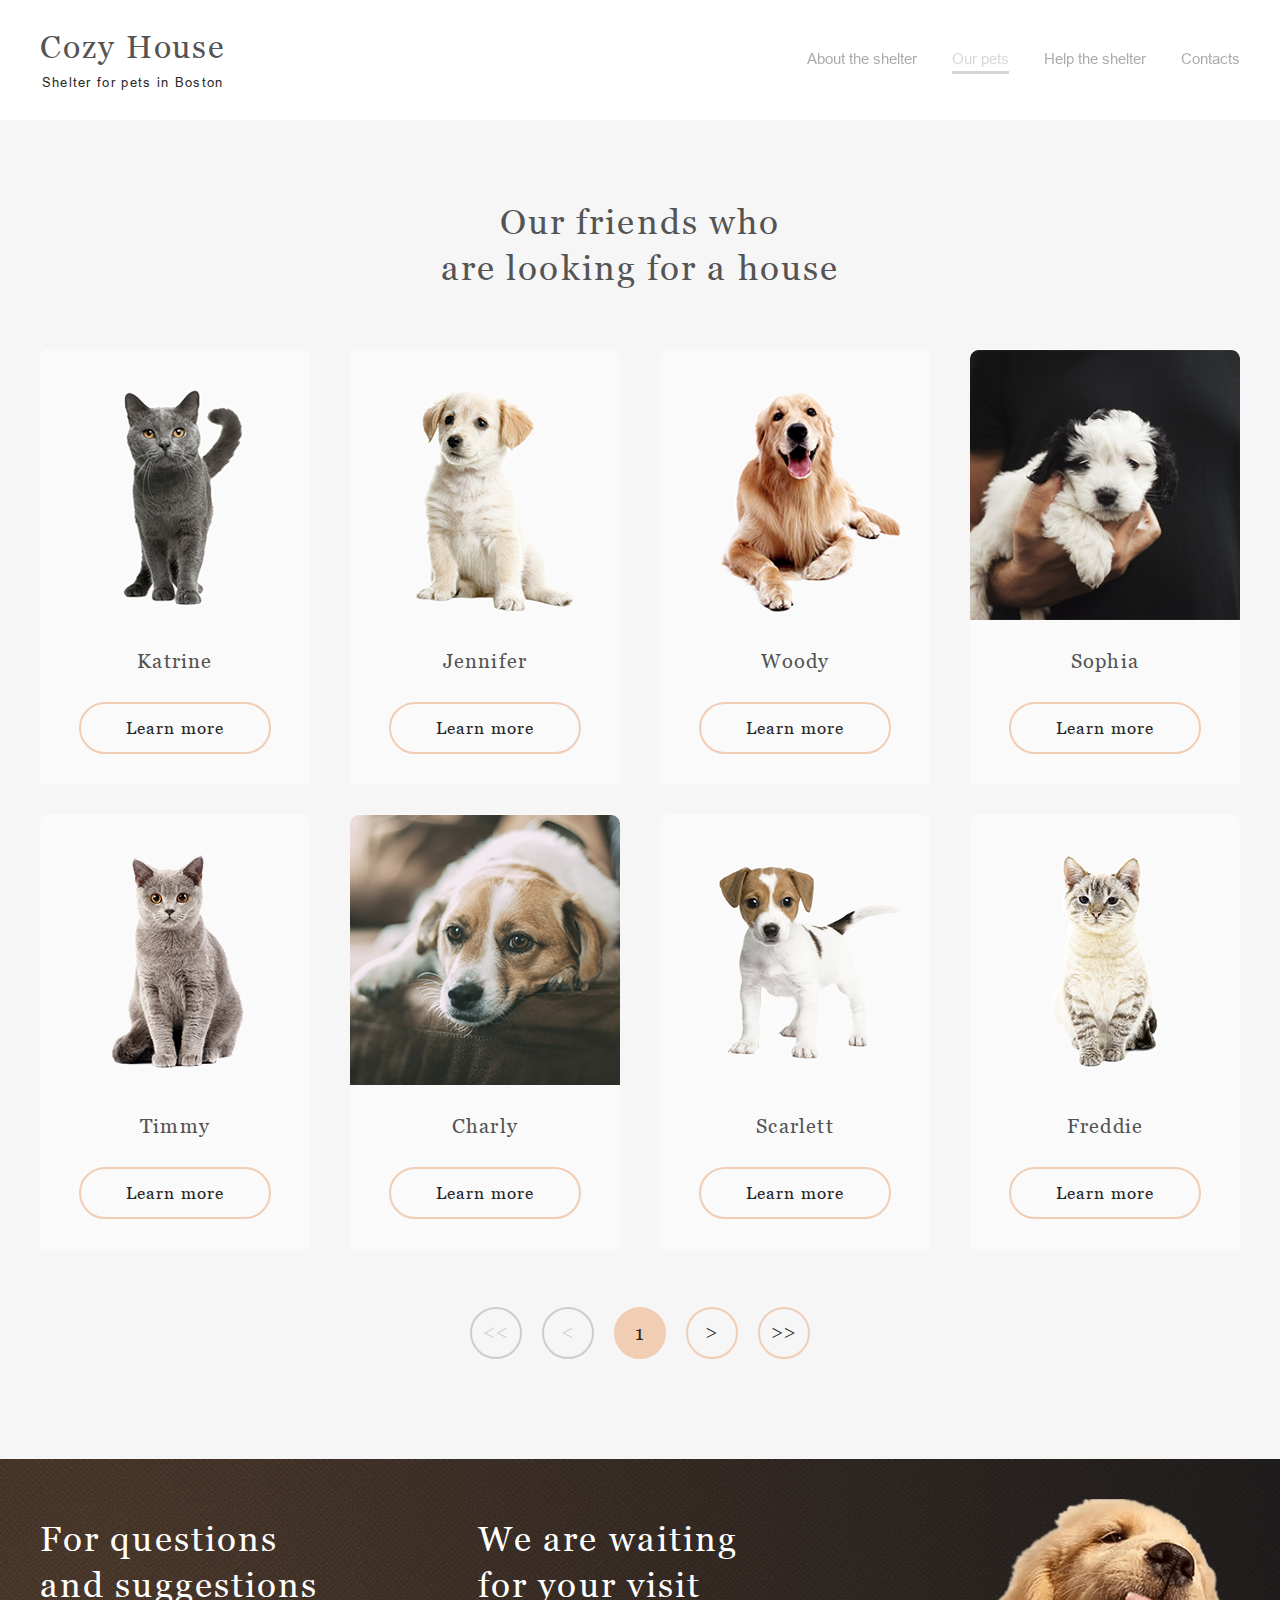
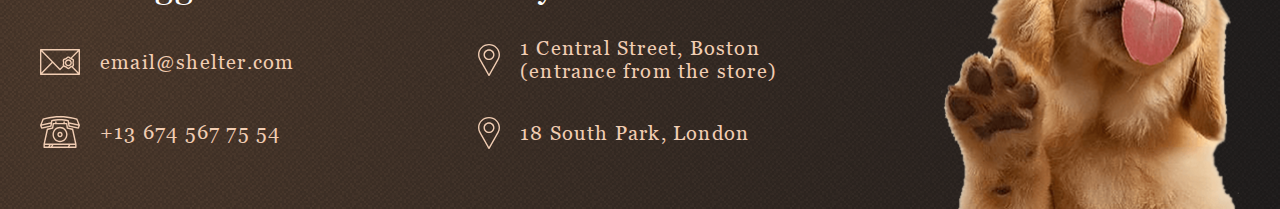
==== commit 4defe7a5: "feat: connect js files" ====
--- a/shelter/pets/pets.html
+++ b/shelter/pets/pets.html
@@ -167,7 +167,9 @@
 			</div>
 		</div>
 	</footer>
+	<script src="../assets/scripts/pets.js"></script>
 	<script src="../assets/scripts/burger-menu.js"></script>
+	<script src="../assets/scripts/pagination.js"></script>
 </body>
 
 </html>--- a/shelter/assets/scss/main/main.css
+++ b/shelter/assets/scss/main/main.css
@@ -153,7 +153,7 @@
   font-style: italic;
 }
 
-.paragraph-mobile-menu {
+.burger-menu__body a {
   font-family: Arial, sans-serif;
   font-weight: 400;
   font-size: 2rem;
@@ -272,14 +272,20 @@
   border-bottom: 3px solid #F1CDB3;
 }
 
-.nav-burger-menu {
+.burger-icon {
   width: 30px;
   height: 22px;
   position: relative;
   display: none;
-}
-
-.nav-burger-menu__line {
+  transition: all 0.5s ease-in-out;
+  z-index: 50;
+}
+
+.burger-icon_active {
+  transform: rotate(90deg);
+}
+
+.burger-icon__line {
   display: block;
   width: 100%;
   height: 2px;
@@ -289,8 +295,8 @@
   transform: translateY(-50%);
 }
 
-.nav-burger-menu::before,
-.nav-burger-menu::after {
+.burger-icon::before,
+.burger-icon::after {
   content: "";
   position: absolute;
   width: 100%;
@@ -298,19 +304,55 @@
   background-color: #F1CDB3;
 }
 
-.nav-burger-menu::before {
+.burger-icon::before {
   top: 0;
 }
 
-.nav-burger-menu::after {
+.burger-icon::after {
   bottom: 0;
+}
+
+.burger-menu {
+  position: absolute;
+  top: 0;
+  left: 0;
+  width: 100vw;
+  height: 100vh;
+  transition: background 0.5s ease-in-out;
+  pointer-events: none;
+}
+
+.burger-menu__body {
+  inset: 0 -320px auto auto;
+  position: fixed;
+  transition: inset 0.5s ease-in-out;
+  width: 320px;
+  height: 100vh;
+  background-color: #292929;
+  display: flex;
+  align-items: center;
+  justify-content: center;
+  flex-direction: column;
+}
+
+.burger-icon_active + .burger-menu {
+  background: rgba(41, 41, 41, 0.3764705882);
+  pointer-events: auto;
+}
+
+.burger-icon_active + .burger-menu .burger-menu__body {
+  inset: 0 0 auto auto;
+}
+
+.burger-menu__body > *:not(:last-child) {
+  margin: 0 0 40px 0;
 }
 
 @media (max-width: 767.9px) {
   .nav-menu {
     display: none;
   }
-  .nav-burger-menu {
+  .burger-icon {
     display: block;
   }
 }
@@ -1059,10 +1101,16 @@
   color: #292929;
   border-bottom: 3px solid #F1CDB3;
 }
-body#pets .nav-burger-menu::before,
-body#pets .nav-burger-menu::after,
-body#pets .nav-burger-menu__line {
+body#pets .burger-icon::before,
+body#pets .burger-icon::after,
+body#pets .burger-icon__line {
   background-color: #000000;
+}
+body#pets .burger-icon_active, body#pets .nav-menu__link {
+  filter: invert(1);
+}
+body#pets .nav-menu__link_active {
+  border-color: #292929;
 }
 
 .catalog {
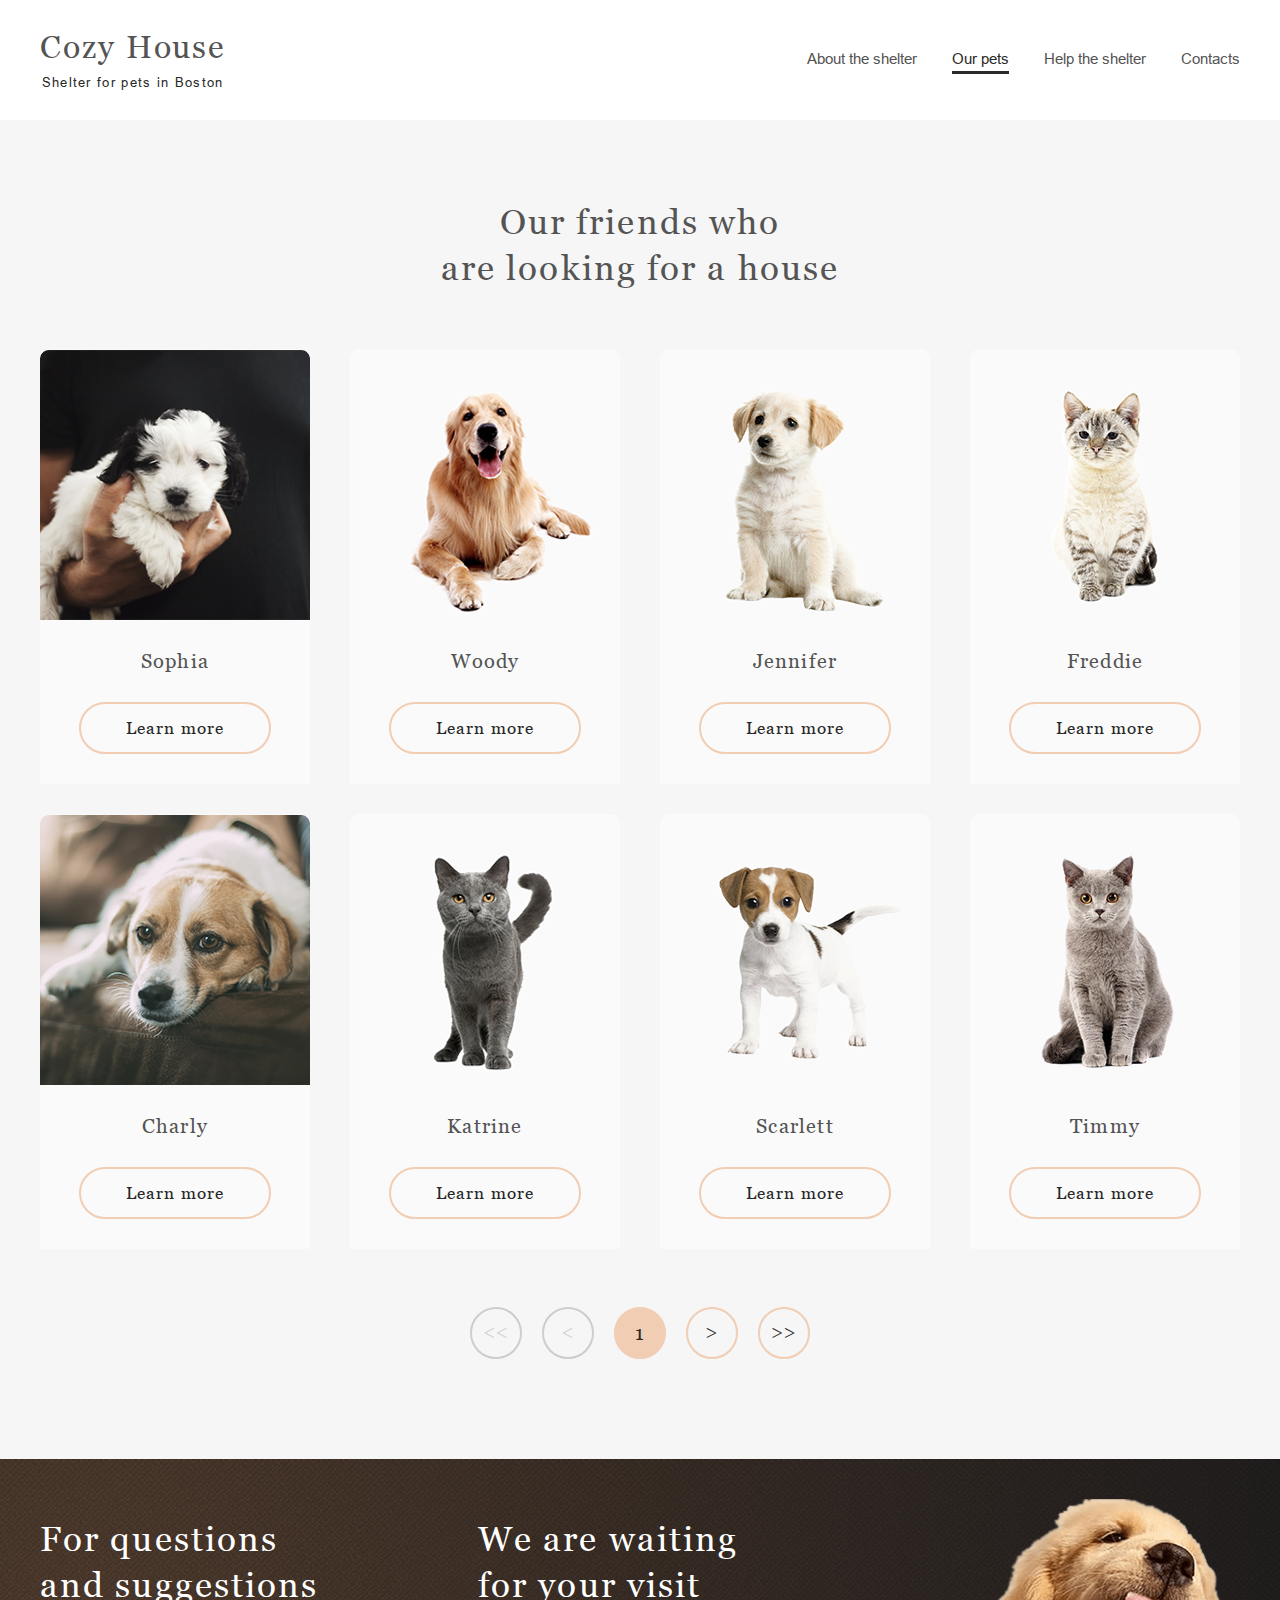
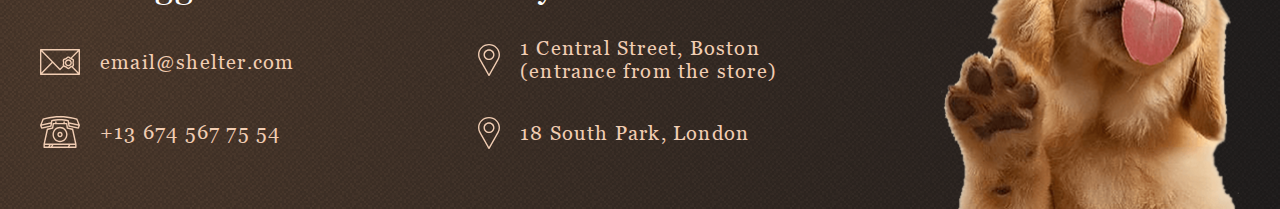
==== commit 7a15869e: "refactor: delete extra markup" ====
--- a/shelter/pets/pets.html
+++ b/shelter/pets/pets.html
@@ -60,63 +60,7 @@
 		<section class="catalog">
 			<div class="catalog__container _container">
 				<h3 class="catalog__title">Our friends who<br>are looking for a house</h3>
-				<div class="catalog__items">
-					<div class="catalog__item">
-						<div class="catalog__item-img">
-							<img src="../assets/images/pets-katrine.png" alt="Katrine cat">
-						</div>
-						<span class="catalog__pet-name">Katrine</span>
-						<a href="" class="catalog__btn-learn-more">Learn more</a>
-					</div>
-					<div class="catalog__item">
-						<div class="catalog__item-img">
-							<img src="../assets/images/pets-jennifer.png" alt="Jennifer dog">
-						</div>
-						<span class="catalog__pet-name">Jennifer</span>
-						<a href="" class="catalog__btn-learn-more">Learn more</a>
-					</div>
-					<div class="catalog__item">
-						<div class="catalog__item-img">
-							<img src="../assets/images/pets-woody.png" alt="Woody dog">
-						</div>
-						<span class="catalog__pet-name">Woody</span>
-						<a href="" class="catalog__btn-learn-more">Learn more</a>
-					</div>
-					<div class="catalog__item">
-						<div class="catalog__item-img">
-							<img src="../assets/images/pets-sophia.png" alt="Sophia dog">
-						</div>
-						<span class="catalog__pet-name">Sophia</span>
-						<a href="" class="catalog__btn-learn-more">Learn more</a>
-					</div>
-					<div class="catalog__item">
-						<div class="catalog__item-img">
-							<img src="../assets/images/pets-timmy.png" alt="Timmy cat">
-						</div>
-						<span class="catalog__pet-name">Timmy</span>
-						<a href="" class="catalog__btn-learn-more">Learn more</a>
-					</div>
-					<div class="catalog__item">
-						<div class="catalog__item-img">
-							<img src="../assets/images/pets-charly.png" alt="Charly dog">
-						</div>
-						<span class="catalog__pet-name">Charly</span>
-						<a href="" class="catalog__btn-learn-more">Learn more</a>
-					</div>
-					<div class="catalog__item">
-						<div class="catalog__item-img">
-							<img src="../assets/images/pets-scarlet.png" alt="Scarlett dog">
-						</div>
-						<span class="catalog__pet-name">Scarlett</span>
-						<a href="" class="catalog__btn-learn-more">Learn more</a>
-					</div>
-					<div class="catalog__item">
-						<div class="catalog__item-img">
-							<img src="../assets/images/pets-freddie.png" alt="Freddie cat">
-						</div>
-						<span class="catalog__pet-name">Freddie</span>
-						<a href="" class="catalog__btn-learn-more">Learn more</a>
-					</div>
+				<div class="catalog__items pets-items">
 				</div>
 				<div class="catalog__buttons">
 					<span class="catalog__button catalog__button_first catalog__button_disabled">&#706;&#706;</span>
@@ -170,6 +114,7 @@
 	<script src="../assets/scripts/pets.js"></script>
 	<script src="../assets/scripts/burger-menu.js"></script>
 	<script src="../assets/scripts/pagination.js"></script>
+	<script src="../assets/scripts/popup.js"></script>
 </body>
 
 </html>--- a/shelter/assets/scss/main/main.css
+++ b/shelter/assets/scss/main/main.css
@@ -108,7 +108,7 @@
   font-style: normal;
 }
 
-h4, .catalog__button, .pets-slider__button {
+h4, .catalog__button, .popup__button, .pets-slider__button {
   font-family: Georgia, serif;
   font-weight: 400;
   font-size: 1.25rem;
@@ -126,7 +126,7 @@
   font-style: normal;
 }
 
-.h5-modal-window {
+.popup__extra-title {
   font-family: Georgia, serif;
   font-weight: 700;
   font-size: 0.9375rem;
@@ -190,7 +190,7 @@
     font-style: normal;
     text-align: center;
   }
-  body > *:not(.footer) h4, body > *:not(.footer) .catalog__button, body > *:not(.footer) .pets-slider__button {
+  body > *:not(.footer) h4, body > *:not(.footer) .catalog__button, body > *:not(.footer) .popup__button, body > *:not(.footer) .pets-slider__button {
     font-family: Georgia, serif;
     font-weight: 400;
     font-size: 0.9375rem;
@@ -575,14 +575,48 @@
 }
 
 .pets-slider {
+  position: relative;
+}
+
+.pets-slider__wrapper {
+  overflow: hidden;
+}
+
+.pets-slider__body {
+  display: flex;
+  transform: translateX(-100%);
+}
+
+.pets-slider__slide {
+  display: flex;
+  justify-content: space-between;
+  align-items: center;
+  min-width: 100%;
   padding: 0 105px;
-  position: relative;
-}
-
-.pets-slider__body {
-  display: flex;
-  justify-content: space-between;
-  align-items: center;
+}
+
+@keyframes prevSlide {
+  0% {
+    transform: translate(-100%);
+  }
+  100% {
+    transform: translate(0);
+  }
+}
+@keyframes nextSlide {
+  0% {
+    transform: translateX(-100%);
+  }
+  100% {
+    transform: translateX(-200%);
+  }
+}
+.pets-slider__body_prev {
+  animation: prevSlide 1.25s ease-in-out 0s 1;
+}
+
+.pets-slider__body_next {
+  animation: nextSlide 1.25s ease-in-out 0s 1;
 }
 
 .pets-slider__button {
@@ -631,7 +665,7 @@
   box-shadow: 0px 2px 35px 14px rgba(13, 13, 13, 0.04);
 }
 
-.pets-slider__item:hover .pet-slider__btn-learn-more {
+.pets-slider__item:hover .pets-slider__btn-learn-more {
   border-color: #FDDCC4;
   background: #FDDCC4;
 }
@@ -640,13 +674,17 @@
   margin: 0 0 30px 0;
 }
 
-.pet-slider__pet-name {
+.pets-slider__pet-img img {
+  max-width: 270px;
+}
+
+.pets-slider__pet-name {
   color: #545454;
   font-size: 1.25rem;
   letter-spacing: 1.2px;
 }
 
-.pet-slider__btn-learn-more {
+.pets-slider__btn-learn-more {
   display: flex;
   align-items: center;
   justify-content: center;
@@ -694,7 +732,7 @@
 }
 
 @media (max-width: 1180px) {
-  .pets-slider__body {
+  .pets-slider__slide {
     justify-content: space-evenly;
   }
   .pets-slider__item:last-of-type {
@@ -702,17 +740,15 @@
   }
 }
 @media (max-width: 970px) {
-  .pets-slider {
-    padding: 0;
-  }
-  .pets-slider__body {
+  .pets-slider__slide {
     justify-content: center;
     -moz-column-gap: 40px;
          column-gap: 40px;
+    padding: 0;
   }
 }
 @media (max-width: 767.9px) {
-  .pets-slider__body {
+  .pets-slider__slide {
     margin-bottom: 20px;
   }
   .pets-slider__buttons {
@@ -748,6 +784,92 @@
     margin-right: 20px;
   }
 }
+.popup {
+  display: none;
+}
+
+.popup_active {
+  position: fixed;
+  top: 0;
+  left: 0;
+  width: 100vw;
+  height: 100vh;
+  background-color: rgba(41, 41, 41, 0.3764705882);
+  display: flex;
+  align-items: center;
+  justify-content: center;
+}
+
+.popup__wrapper {
+  position: relative;
+}
+
+.popup__window {
+  max-width: 900px;
+  height: 500px;
+  background-color: #FAFAFA;
+  display: flex;
+  align-items: center;
+  justify-content: center;
+  align-items: stretch;
+  -moz-column-gap: 29px;
+       column-gap: 29px;
+  border-radius: 9px;
+  overflow: hidden;
+}
+
+.popup__button {
+  position: absolute;
+  top: -52px;
+  right: -42px;
+  width: 52px;
+  height: 52px;
+  display: flex;
+  align-items: center;
+  justify-content: center;
+  border-radius: 50%;
+  border: 2px solid #F1CDB3;
+  color: #292929;
+  cursor: pointer;
+  transition: all 0.5s ease-in-out;
+}
+
+.popup__button:hover {
+  background: #FDDCC4;
+  border-color: #FDDCC4;
+}
+
+.popup__image {
+  display: flex;
+}
+
+.popup__text {
+  display: flex;
+  flex-direction: column;
+  padding: 50px 20px 0 0;
+}
+
+.popup__text > *:not(:last-child) {
+  margin-bottom: 40px;
+}
+
+.popup__name {
+  margin-bottom: 10px;
+}
+
+.popup__extra-info > *:not(:last-child) {
+  margin-bottom: 11px;
+}
+
+.popup__extra-item {
+  list-style-type: initial;
+  margin-left: 15px;
+}
+
+.popup__extra-item::marker {
+  color: #F1CDB3;
+}
+
 .help__container {
   padding-top: 80px;
   padding-bottom: 100px;
@@ -1106,7 +1228,7 @@
 body#pets .burger-icon__line {
   background-color: #000000;
 }
-body#pets .burger-icon_active, body#pets .nav-menu__link {
+body#pets .burger-icon_active, body#pets .burger-icon_active + .burger-menu .nav-menu__link {
   filter: invert(1);
 }
 body#pets .nav-menu__link_active {
